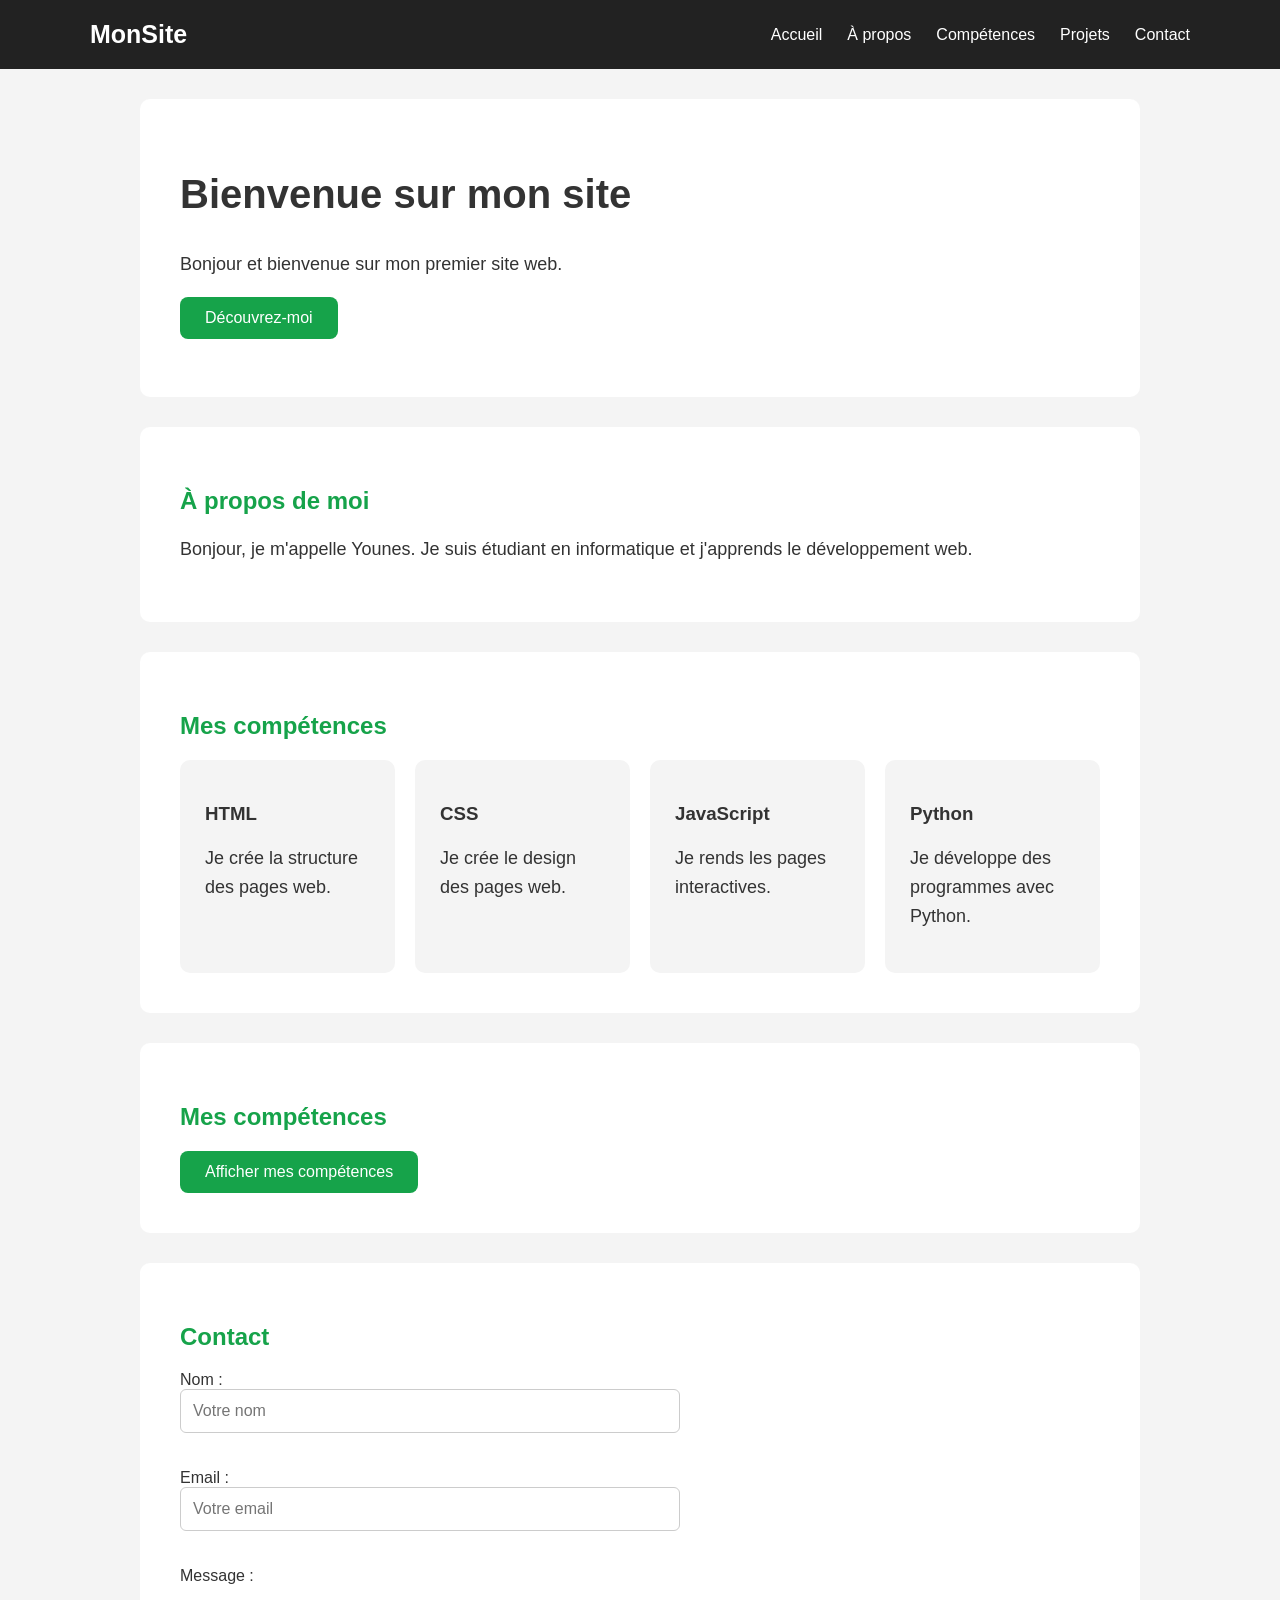
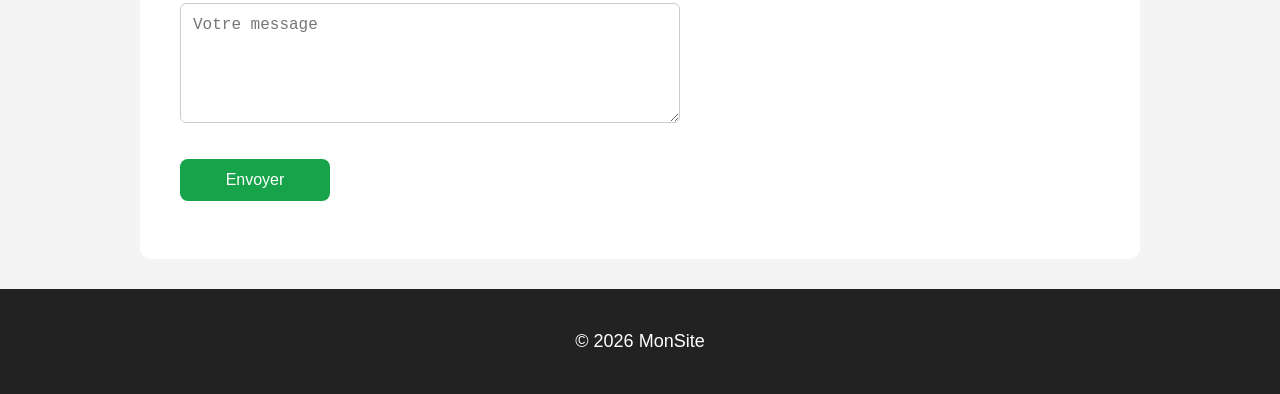
==== index.html @ d618d9b3 "Premier site web" ====
<!DOCTYPE html>
<html lang="fr">

<head>
    <meta charset="UTF-8">
    <meta name="viewport" content="width=device-width, initial-scale=1.0">

    <title>Mon premier site</title>
    <link rel="stylesheet" href="style.css">
</head>

<body>

    <header>

    <nav>

        <div class="logo">
            MonSite
        </div>

        <button id="menuBouton" class="menu-bouton">
            ☰
        </button>

        <ul id="menu" class="menu">

            <li>
                <a href="#accueil">Accueil</a>
            </li>

            <li>
                <a href="#apropos">À propos</a>
            </li>

            <li>
                <a href="#competences">Compétences</a>
            </li>

            <li>
                <a href="#projets">Projets</a>
            </li>

            <li>
                <a href="#contact">Contact</a>
            </li>

        </ul>

    </nav>

</header>



    <main>

    <section id="accueil">

        <h1>Bienvenue sur mon site</h1>

        <p>
            Bonjour et bienvenue sur mon premier site web.
        </p>

        <button id="monBouton">Découvrez-moi</button>

        <p id="message"></p>
    </section>


    <section id="apropos">

        <h2>À propos de moi</h2>

        <p>
            Bonjour, je m'appelle Younes.
            Je suis étudiant en informatique
            et j'apprends le développement web.
        </p>

    </section>


    <section id="competences">

        <h2>Mes compétences</h2>

        <div class="competences">

            <div class="carte">
                <h3>HTML</h3>
                <p>Je crée la structure des pages web.</p>
            </div>

            <div class="carte">
                <h3>CSS</h3>
                <p>Je crée le design des pages web.</p>
            </div>

            <div class="carte">
                <h3>JavaScript</h3>
                <p>Je rends les pages interactives.</p>
            </div>
            <div class="carte">
               <h3>Python</h3>
               <p>Je développe des programmes avec Python.</p>
            </div>

        </div>

    </section>
    <section id="competences">

    <h2>Mes compétences</h2>

    <button id="afficherCompetences">
        Afficher mes compétences
    </button>

    <div id="listeCompetences"></div>

</section>


    <section id="contact">

    <h2>Contact</h2>

    <form id="contactForm">

        <label for="nom">
            Nom :
        </label>

        <input
            type="text"
            id="nom"
            placeholder="Votre nom"
        >

        <br><br>


        <label for="email">
            Email :
        </label>

        <input
            type="email"
            id="email"
            placeholder="Votre email"
        >

        <br><br>


        <label for="messageContact">
            Message :
        </label>

        <br>

        <textarea
            id="messageContact"
            placeholder="Votre message"
        ></textarea>

        <br><br>

        <button type="submit">
            Envoyer
        </button>

    </form>

    <p id="resultat"></p>

</section>

</main>


<footer>

    <p>
        © 2026 MonSite
    </p>

</footer>


<script src="script.js"></script>



</body>

</html>
---- style.css ----
* {
    box-sizing: border-box;
}

body {
    margin: 0;
    font-family: Arial, sans-serif;
    background-color: #f4f4f4;
    color: #333;
}


/* NAVIGATION */

header {
    background-color: #222;
    padding: 20px 40px;
}

nav {
    max-width: 1100px;
    margin: auto;

    display: flex;
    justify-content: space-between;
    align-items: center;
}


/* LOGO */

.logo {
    color: white;
    font-size: 25px;
    font-weight: bold;
}


/* MENU */

.menu {
    display: flex;
    gap: 25px;

    list-style: none;
    margin: 0;
    padding: 0;
}

.menu a {
    color: white;
    text-decoration: none;
    font-size: 16px;
}

.menu a:hover {
    color: #60a5fa;
}


/* CONTENU */

main {
    max-width: 1000px;
    margin: auto;
}


/* SECTIONS */

section {
    background-color: white;
    margin: 30px 0;
    padding: 40px;
    border-radius: 10px;
}

h1 {
    font-size: 40px;
}

h2 {
    color: #16a34a;
}

p {
    font-size: 18px;
    line-height: 1.6;
}


/* BOUTON */

button {
    background-color: #16a34a;
    color: white;

    border: none;
    padding: 12px 25px;

    border-radius: 8px;

    font-size: 16px;

    cursor: pointer;
}

button:hover {
    background-color: #1d4ed8;
}


/* CARTES */

.competences {
    display: flex;
    gap: 20px;
}

.carte {
    flex: 1;

    padding: 25px;

    background-color: #f4f4f4;

    border-radius: 10px;
}


/* FOOTER */

footer {
    background-color: #222;
    color: white;

    text-align: center;

    padding: 20px;
}
@media (max-width: 700px) {

    nav {
        position: relative;
    }

    .menu-bouton {
        display: block;
    }

    .menu {
        display: none;

        flex-direction: column;

        width: 100%;

        text-align: center;

        padding-top: 20px;
    }

    .menu.actif {
        display: flex;
    }

    .competences {
        flex-direction: column;
    }

    section {
        margin: 15px;
        padding: 25px;
    }



}
form {
    display: flex;
    flex-direction: column;
    max-width: 500px;
}

input,
textarea {
    padding: 12px;

    border: 1px solid #ccc;

    border-radius: 6px;

    font-size: 16px;
}

textarea {
    min-height: 120px;
    resize: vertical;
}

form button {
    width: 150px;
}
.menu-bouton {
    display: none;

    background: none;
    color: white;

    border: none;

    font-size: 30px;

    cursor: pointer;
}
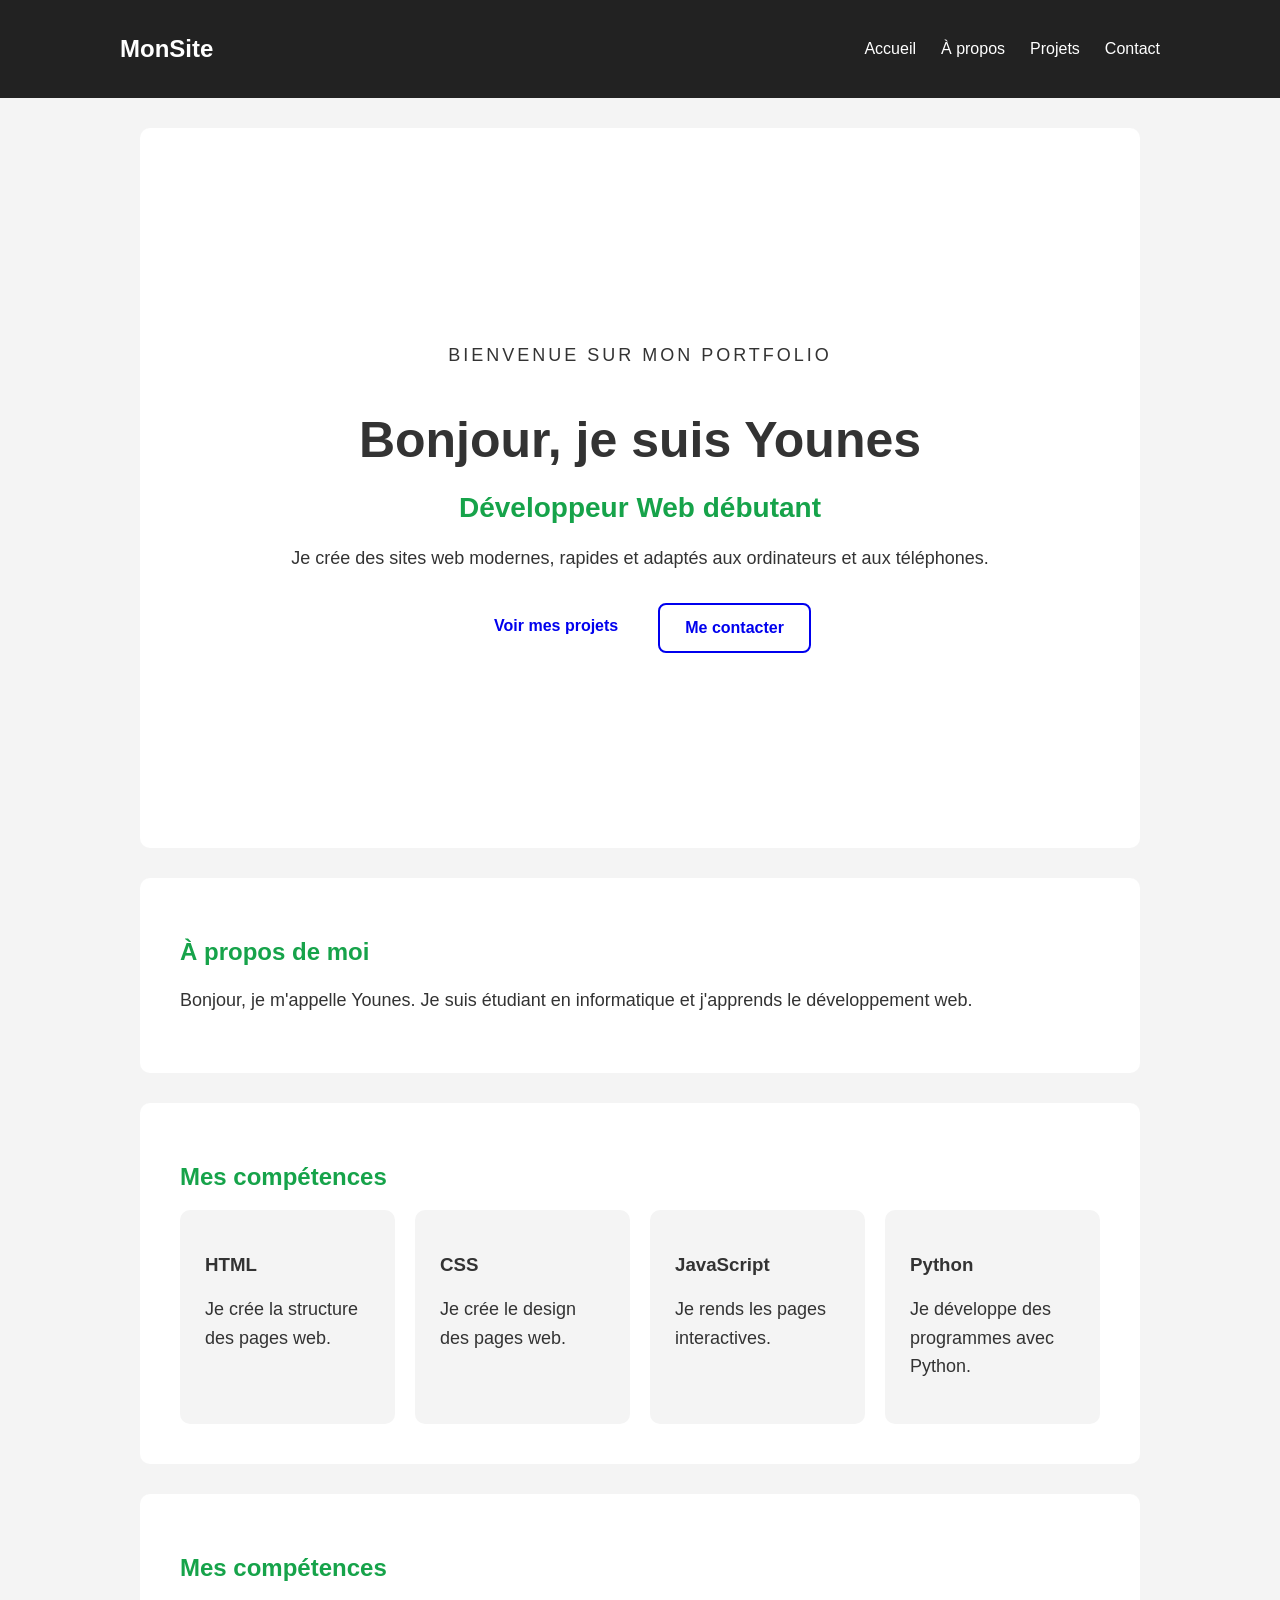
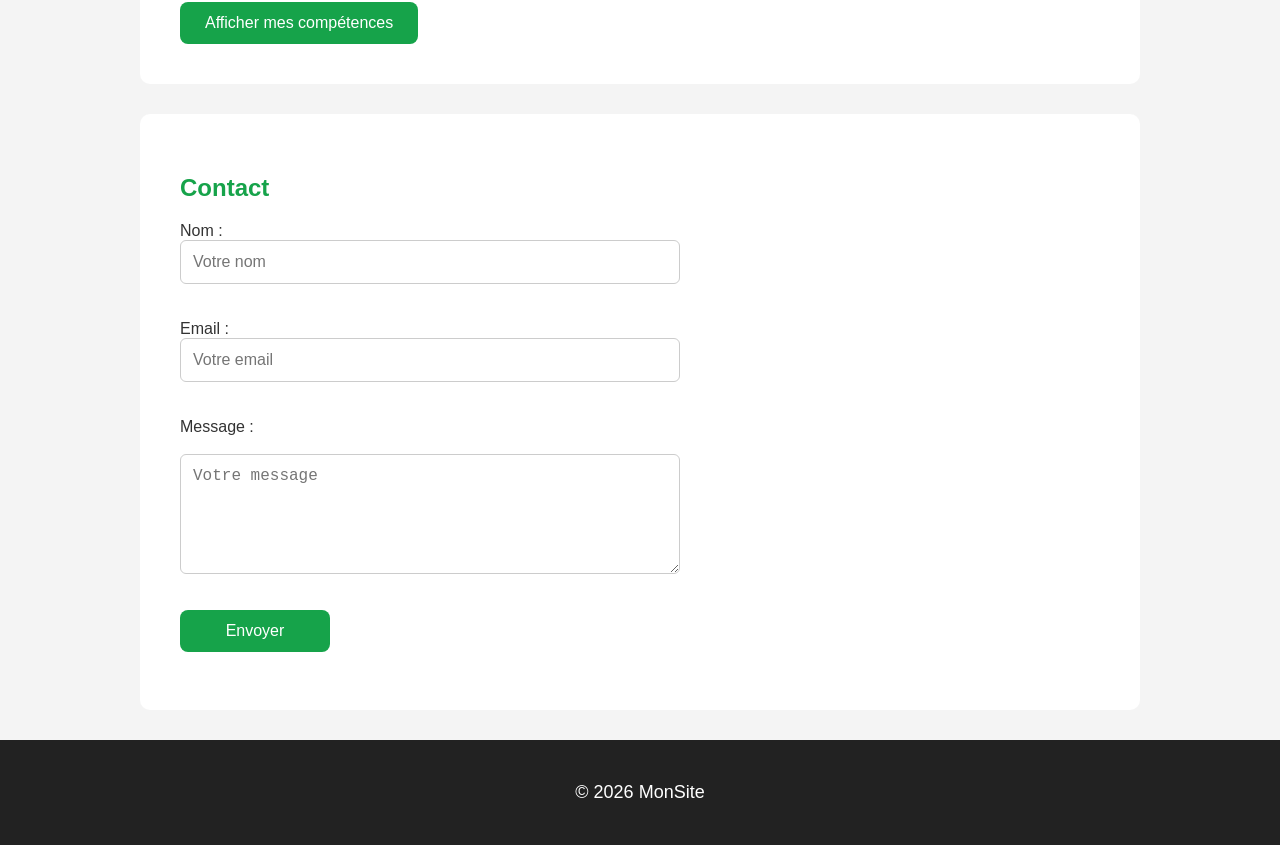
==== commit f2b313bf: "Amelioration de la page d'accueil" ====
--- a/index.html
+++ b/index.html
@@ -12,17 +12,18 @@
 <body>
 
     <header>
-
     <nav>
 
         <div class="logo">
             MonSite
         </div>
 
+        <!-- Bouton téléphone -->
         <button id="menuBouton" class="menu-bouton">
             ☰
         </button>
 
+        <!-- Menu -->
         <ul id="menu" class="menu">
 
             <li>
@@ -30,43 +31,59 @@
             </li>
 
             <li>
-                <a href="#apropos">À propos</a>
-            </li>
-
-            <li>
-                <a href="#competences">Compétences</a>
-            </li>
-
-            <li>
-                <a href="#projets">Projets</a>
-            </li>
-
-            <li>
-                <a href="#contact">Contact</a>
+                <a href="apropos.html">À propos</a>
+            </li>
+
+            <li>
+                <a href="projets.html">Projets</a>
+            </li>
+
+            <li>
+                <a href="contact.html">Contact</a>
             </li>
 
         </ul>
 
     </nav>
-
 </header>
 
 
 
     <main>
 
-    <section id="accueil">
-
-        <h1>Bienvenue sur mon site</h1>
+   <section id="accueil" class="hero">
+
+    <div class="hero-text">
+
+        <p class="petit-titre">BIENVENUE SUR MON PORTFOLIO</p>
+
+        <h1>
+            Bonjour, je suis
+            <span>Younes</span>
+        </h1>
+
+        <h2>Développeur Web débutant</h2>
 
         <p>
-            Bonjour et bienvenue sur mon premier site web.
+            Je crée des sites web modernes, rapides et adaptés
+            aux ordinateurs et aux téléphones.
         </p>
 
-        <button id="monBouton">Découvrez-moi</button>
-
-        <p id="message"></p>
-    </section>
+        <div class="hero-buttons">
+
+            <a href="projets.html" class="btn">
+                Voir mes projets
+            </a>
+
+            <a href="contact.html" class="btn secondaire">
+                Me contacter
+            </a>
+
+        </div>
+
+    </div>
+
+</section>
 
 
     <section id="apropos">
--- a/style.css
+++ b/style.css
@@ -212,4 +212,173 @@
     font-size: 30px;
 
     cursor: pointer;
+}
+.hero {
+    min-height: 80vh;
+
+    display: flex;
+    justify-content: center;
+    align-items: center;
+
+    text-align: center;
+
+    padding: 50px 20px;
+}
+
+.hero-text {
+    max-width: 800px;
+}
+
+.petit-titre {
+    font-size: 14px;
+    letter-spacing: 3px;
+    margin-bottom: 20px;
+}
+
+.hero h1 {
+    font-size: 50px;
+    margin-bottom: 10px;
+}
+
+.hero h1 span {
+    font-weight: bold;
+}
+
+.hero h2 {
+    font-size: 28px;
+    margin-bottom: 20px;
+}
+
+.hero p {
+    font-size: 18px;
+    line-height: 1.6;
+}
+
+.hero-buttons {
+    margin-top: 30px;
+
+    display: flex;
+    justify-content: center;
+    gap: 15px;
+}
+
+.btn {
+    display: inline-block;
+
+    padding: 14px 25px;
+
+    text-decoration: none;
+
+    border-radius: 8px;
+
+    font-weight: bold;
+}
+
+.btn.secondaire {
+    background: transparent;
+    border: 2px solid;
+}
+
+@media (max-width: 700px) {
+
+    .hero h1 {
+        font-size: 35px;
+    }
+
+    .hero h2 {
+        font-size: 22px;
+    }
+
+    .hero-buttons {
+        flex-direction: column;
+    }
+
+}
+/* =========================
+   MENU
+========================= */
+
+nav {
+    display: flex;
+    justify-content: space-between;
+    align-items: center;
+    padding: 15px 30px;
+}
+
+.logo {
+    font-size: 24px;
+    font-weight: bold;
+}
+
+.menu {
+    display: flex;
+    list-style: none;
+    gap: 25px;
+    margin: 0;
+    padding: 0;
+}
+
+.menu a {
+    text-decoration: none;
+}
+
+/* Bouton ☰ */
+
+.menu-bouton {
+    display: none;
+    background: none;
+    border: none;
+    font-size: 32px;
+    cursor: pointer;
+}
+
+/* =========================
+   TELEPHONE
+========================= */
+
+@media (max-width: 700px) {
+
+    nav {
+        position: relative;
+        padding: 15px 20px;
+    }
+
+    /* Afficher ☰ */
+
+    .menu-bouton {
+        display: block;
+    }
+
+    /* Cacher le menu */
+
+    .menu {
+        display: none;
+
+        position: absolute;
+
+        top: 60px;
+        left: 0;
+
+        width: 100%;
+
+        flex-direction: column;
+
+        gap: 0;
+
+        text-align: center;
+
+        background: white;
+
+        padding: 10px 0;
+    }
+
+    /* Afficher le menu quand JS ajoute "actif" */
+
+    .menu.actif {
+        display: flex;
+    }
+
+    .menu li {
+        padding: 15px;
+    }
 }
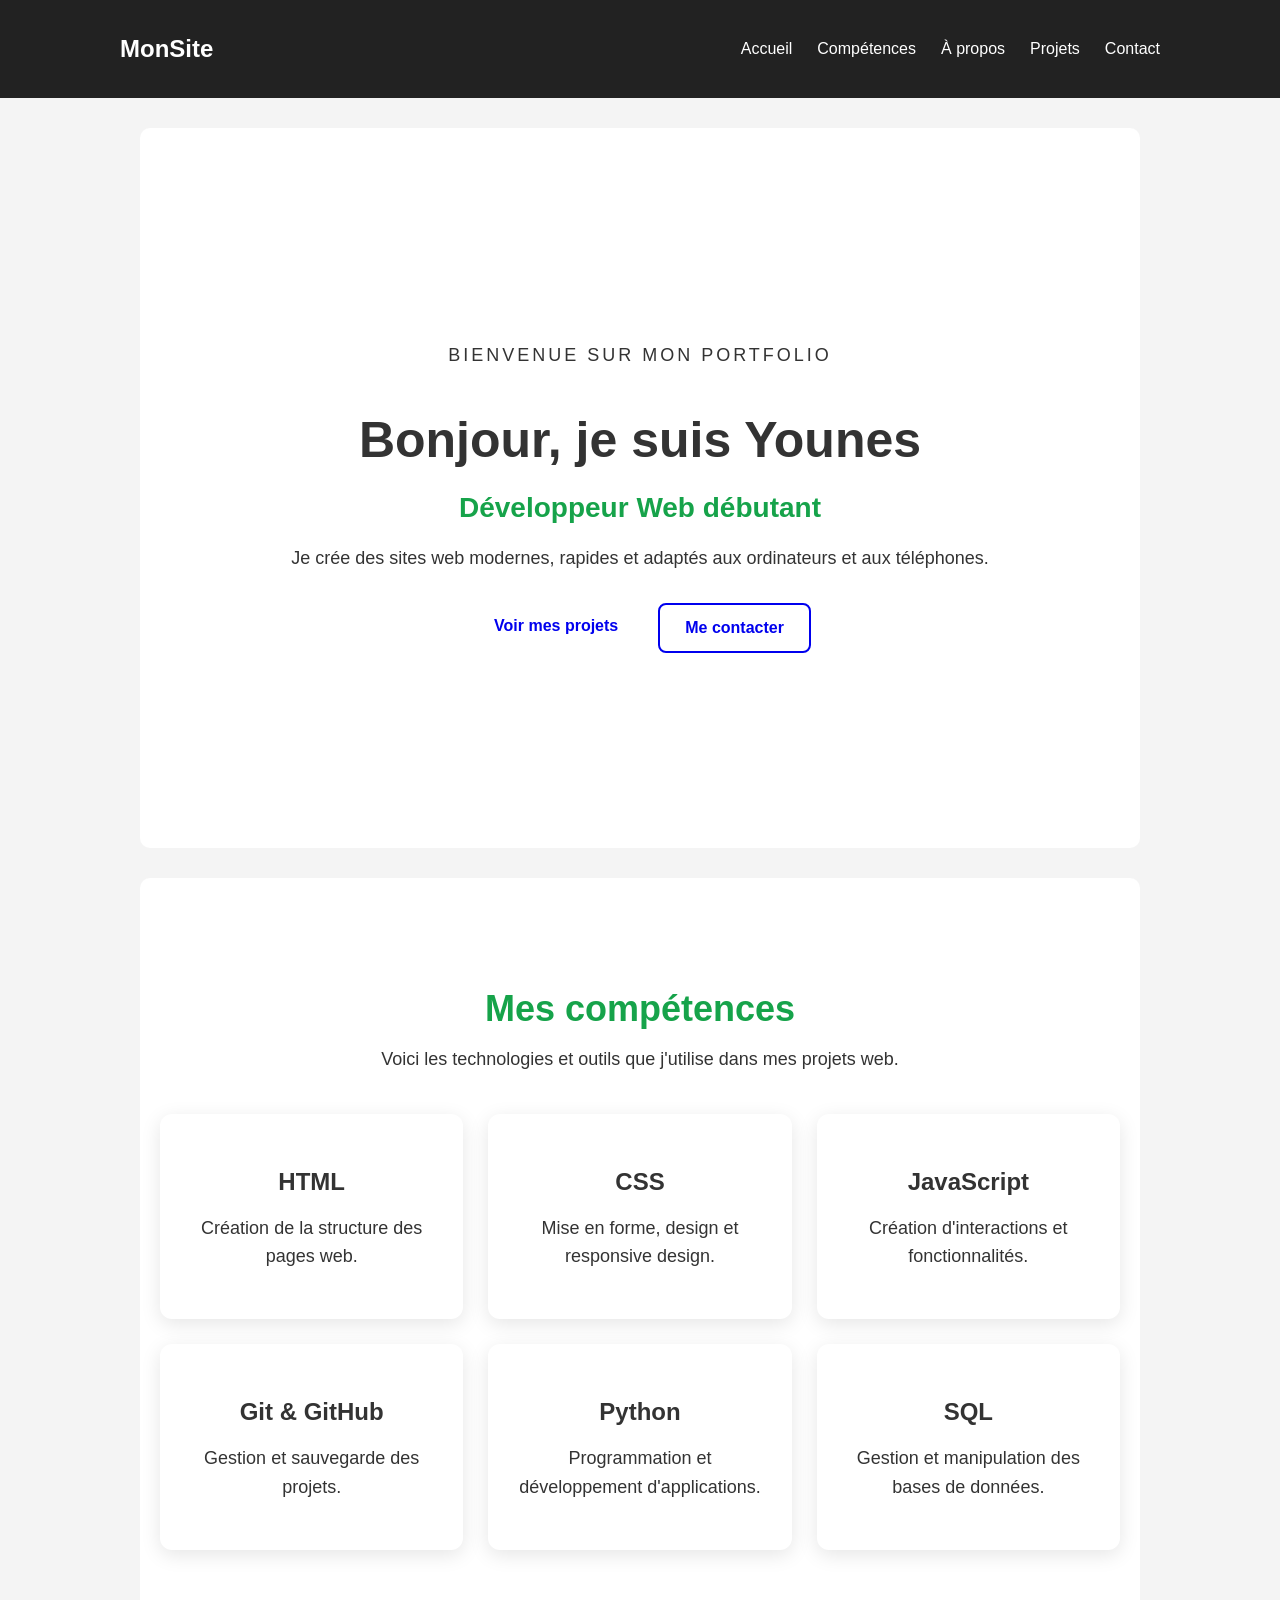
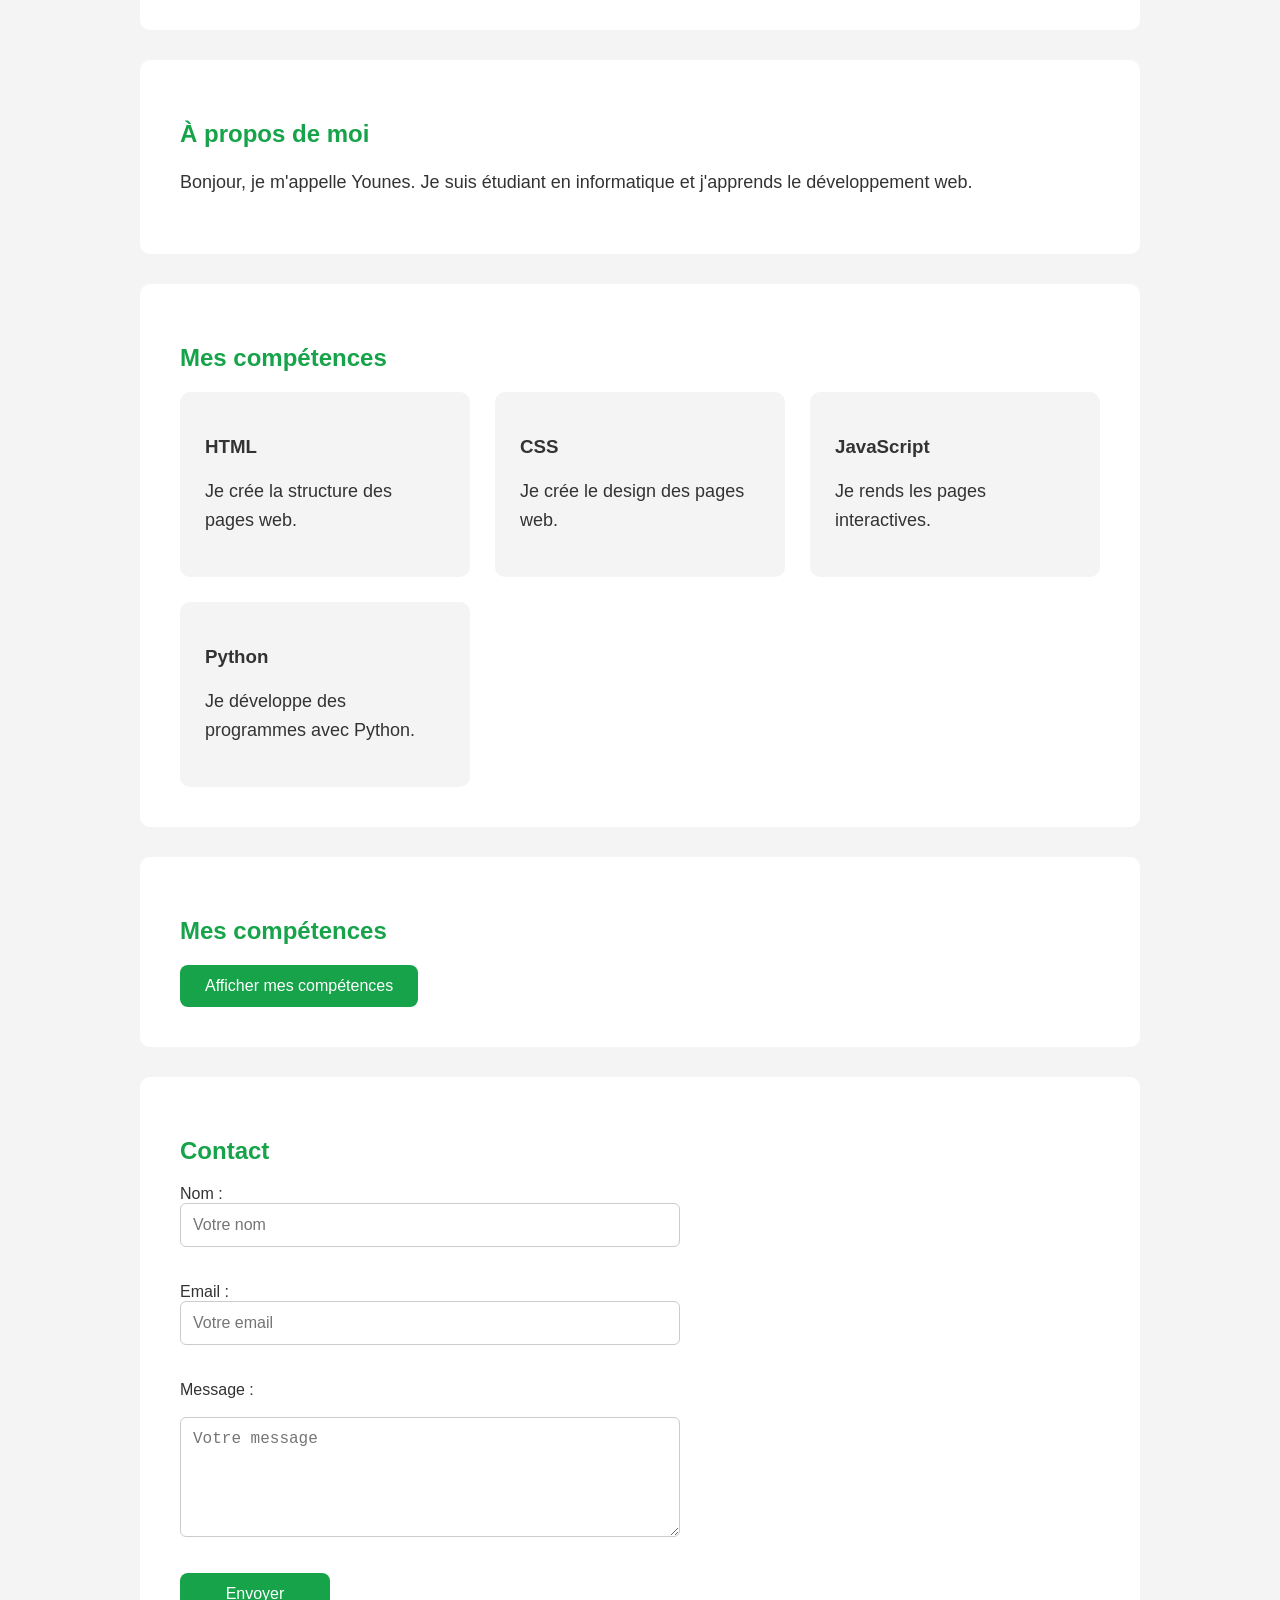
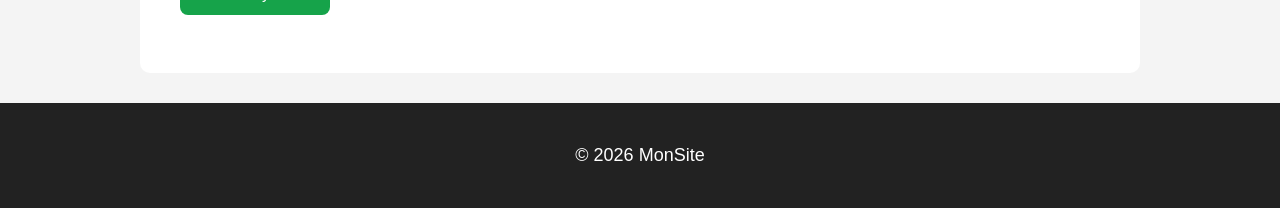
==== commit f34ef2ab: "Ajout de la section competences" ====
--- a/index.html
+++ b/index.html
@@ -29,7 +29,9 @@
             <li>
                 <a href="#accueil">Accueil</a>
             </li>
-
+            <li>
+                 <a href="#competences">Compétences</a>
+            </li>
             <li>
                 <a href="apropos.html">À propos</a>
             </li>
@@ -79,6 +81,63 @@
                 Me contacter
             </a>
 
+        </div>
+
+    </div>
+
+</section>
+
+<section id="competences" class="competences-section">
+
+    <h2>Mes compétences</h2>
+
+    <p class="description">
+        Voici les technologies et outils que j'utilise
+        dans mes projets web.
+    </p>
+
+    <div class="competences">
+
+        <div class="competence">
+            <h3>HTML</h3>
+            <p>
+                Création de la structure des pages web.
+            </p>
+        </div>
+
+        <div class="competence">
+            <h3>CSS</h3>
+            <p>
+                Mise en forme, design et responsive design.
+            </p>
+        </div>
+
+        <div class="competence">
+            <h3>JavaScript</h3>
+            <p>
+                Création d'interactions et fonctionnalités.
+            </p>
+        </div>
+
+        <div class="competence">
+            <h3>Git & GitHub</h3>
+            <p>
+                Gestion et sauvegarde des projets.
+            </p>
+        </div>
+
+        <div class="competence">
+            <h3>Python</h3>
+            <p>
+                Programmation et développement d'applications.
+            </p>
+        </div>
+
+        <div class="competence">
+            <h3>SQL</h3>
+            <p>
+                Gestion et manipulation des bases de données.
+            </p>
         </div>
 
     </div>
--- a/style.css
+++ b/style.css
@@ -381,4 +381,68 @@
     .menu li {
         padding: 15px;
     }
+}
+.competences-section {
+    padding: 80px 20px;
+    text-align: center;
+}
+
+.competences-section h2 {
+    font-size: 36px;
+    margin-bottom: 15px;
+}
+
+.description {
+    max-width: 600px;
+    margin: 0 auto 40px;
+    line-height: 1.6;
+}
+
+.competences {
+    max-width: 1000px;
+    margin: auto;
+
+    display: grid;
+
+    grid-template-columns: repeat(3, 1fr);
+
+    gap: 25px;
+}
+
+.competence {
+    padding: 30px;
+
+    border-radius: 12px;
+
+    box-shadow: 0 5px 20px rgba(0, 0, 0, 0.1);
+
+    transition: transform 0.3s;
+}
+
+.competence:hover {
+    transform: translateY(-8px);
+}
+
+.competence h3 {
+    font-size: 24px;
+    margin-bottom: 15px;
+}
+
+.competence p {
+    line-height: 1.6;
+}
+@media (max-width: 700px) {
+
+    .competences {
+        grid-template-columns: 1fr;
+    }
+
+    .competences-section {
+        padding: 50px 20px;
+    }
+
+    .competences-section h2 {
+        font-size: 30px;
+    }
+
 }
